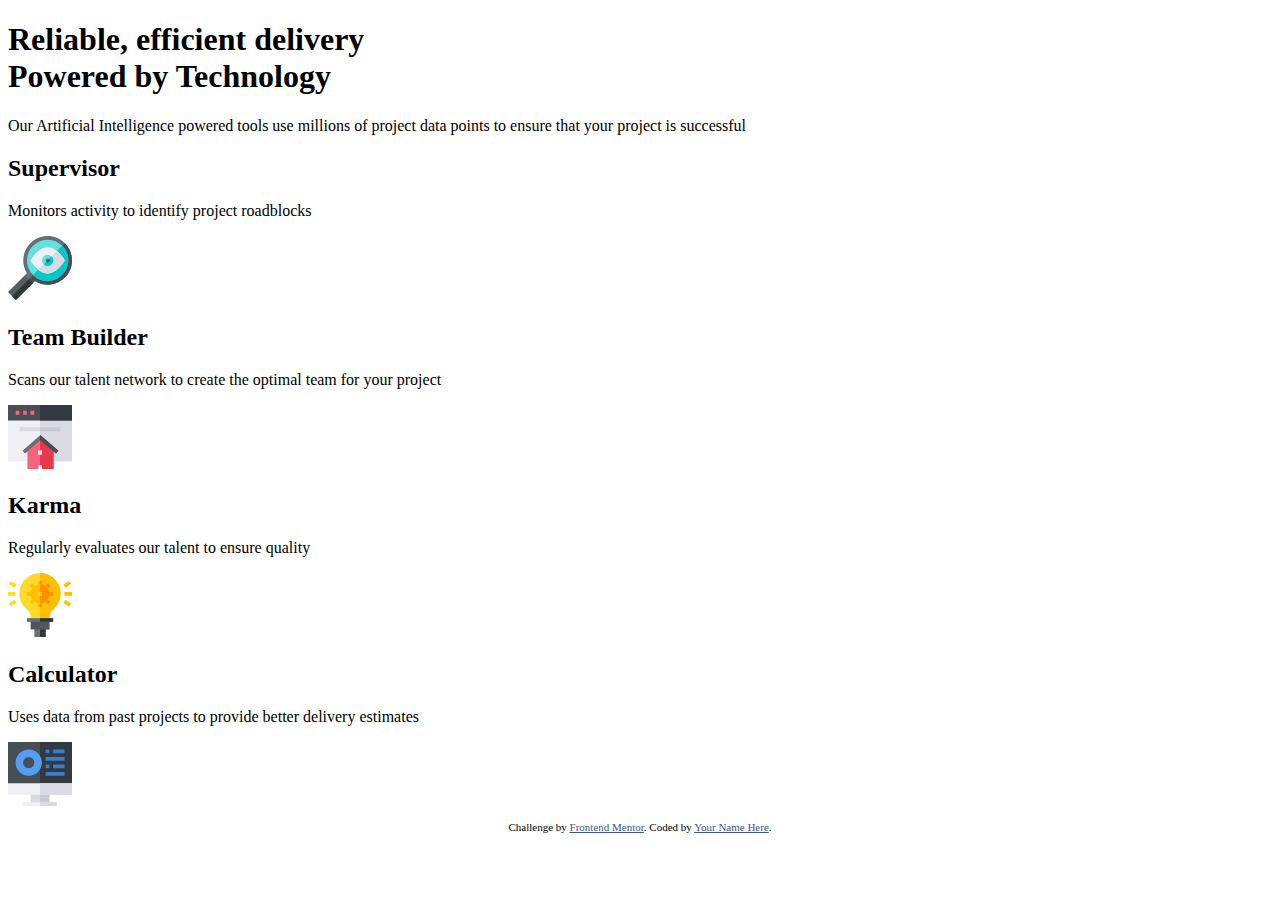
==== four-card-feature-section-master/index.html @ 9cb4bdf3 "First commit" ====
<!DOCTYPE html>
<html lang="en">
  <head>
    <meta charset="UTF-8" />
    <meta name="viewport" content="width=device-width, initial-scale=1.0" />
    <!-- displays site properly based on user's device -->

    <link
      rel="icon"
      type="image/png"
      sizes="32x32"
      href="./images/favicon-32x32.png"
    />
    <link rel="preconnect" href="https://fonts.googleapis.com" />
    <link rel="preconnect" href="https://fonts.gstatic.com" crossorigin />
    <link
      href="https://fonts.googleapis.com/css2?family=Poppins:wght@200;400;600&display=swap"
      rel="stylesheet"
    />
    <link rel="stylesheet" href="styles.css" />

    <title>Frontend Mentor | Four card feature section</title>

    <!-- Feel free to remove these styles or customise in your own stylesheet 👝 -->
    <!-- <style>

    </style> -->
  </head>
  <body>
    <main class="container">
      <section class="text-container">
        <h1 class="heading">
          Reliable, efficient delivery <br />
          <strong>Powered by Technology</strong>
        </h1>
        <p class="description">
          Our Artificial Intelligence powered tools use millions of project data
          points to ensure that your project is successful
        </p>
      </section>
      <section class="cards-container">
        <div class="card supervisor">
          <h2 class="card-heading">Supervisor</h2>
          <p class="card-description">
            Monitors activity to identify project roadblocks
          </p>
          <img src="images/icon-supervisor.svg" alt="A blue magnifying glass" />
        </div>
        <div class="card supervisor">
          <h2 class="card-heading">Team Builder</h2>
          <p class="card-description">
            Scans our talent network to create the optimal team for your project
          </p>
          <img src="images/icon-team-builder.svg" alt="A red house icon" />
        </div>
        <div class="card supervisor">
          <h2 class="card-heading">Karma</h2>
          <p class="card-description">
            Regularly evaluates our talent to ensure quality
          </p>
          <img src="images/icon-karma.svg" alt="A yellow bulb icon" />
        </div>
        <div class="card supervisor">
          <h2 class="card-heading">Calculator</h2>
          <p class="card-description">
            Uses data from past projects to provide better delivery estimates
          </p>
          <img src="images/icon-calculator.svg" alt="A PC desktop icon" />
        </div>
      </section>
    </main>

    <footer>
      <p class="attribution">
        Challenge by
        <a href="https://www.frontendmentor.io?ref=challenge" target="_blank"
          >Frontend Mentor</a
        >. Coded by <a href="#">Your Name Here</a>.
      </p>
    </footer>
  </body>
</html>
---- four-card-feature-section-master/styles.css ----
.attribution {
  font-size: 11px;
  text-align: center;
}

.attribution a {
  color: hsl(228, 45%, 44%);
}
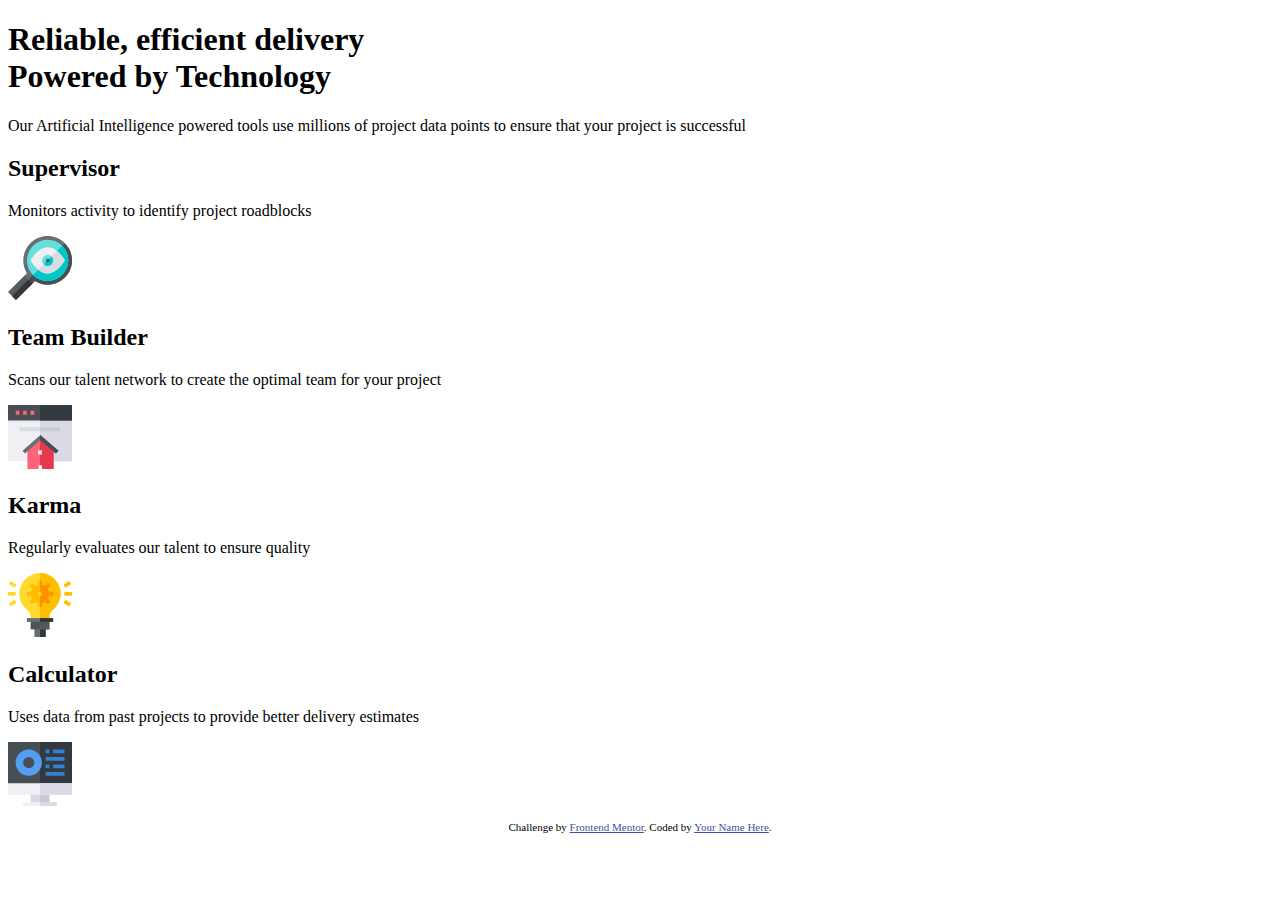
==== commit f235f80e: "Add class name to card icon" ====
--- a/four-card-feature-section-master/index.html
+++ b/four-card-feature-section-master/index.html
@@ -44,28 +44,44 @@
           <p class="card-description">
             Monitors activity to identify project roadblocks
           </p>
-          <img src="images/icon-supervisor.svg" alt="A blue magnifying glass" />
+          <img
+            class="card-icon"
+            src="images/icon-supervisor.svg"
+            alt="A blue magnifying glass"
+          />
         </div>
-        <div class="card supervisor">
+        <div class="card builder">
           <h2 class="card-heading">Team Builder</h2>
           <p class="card-description">
             Scans our talent network to create the optimal team for your project
           </p>
-          <img src="images/icon-team-builder.svg" alt="A red house icon" />
+          <img
+            class="card-icon"
+            src="images/icon-team-builder.svg"
+            alt="A red house icon"
+          />
         </div>
-        <div class="card supervisor">
+        <div class="card karma">
           <h2 class="card-heading">Karma</h2>
           <p class="card-description">
             Regularly evaluates our talent to ensure quality
           </p>
-          <img src="images/icon-karma.svg" alt="A yellow bulb icon" />
+          <img
+            class="card-icon"
+            src="images/icon-karma.svg"
+            alt="A yellow bulb icon"
+          />
         </div>
-        <div class="card supervisor">
+        <div class="card calculator">
           <h2 class="card-heading">Calculator</h2>
           <p class="card-description">
             Uses data from past projects to provide better delivery estimates
           </p>
-          <img src="images/icon-calculator.svg" alt="A PC desktop icon" />
+          <img
+            class="card-icon"
+            src="images/icon-calculator.svg"
+            alt="A PC desktop icon"
+          />
         </div>
       </section>
     </main>
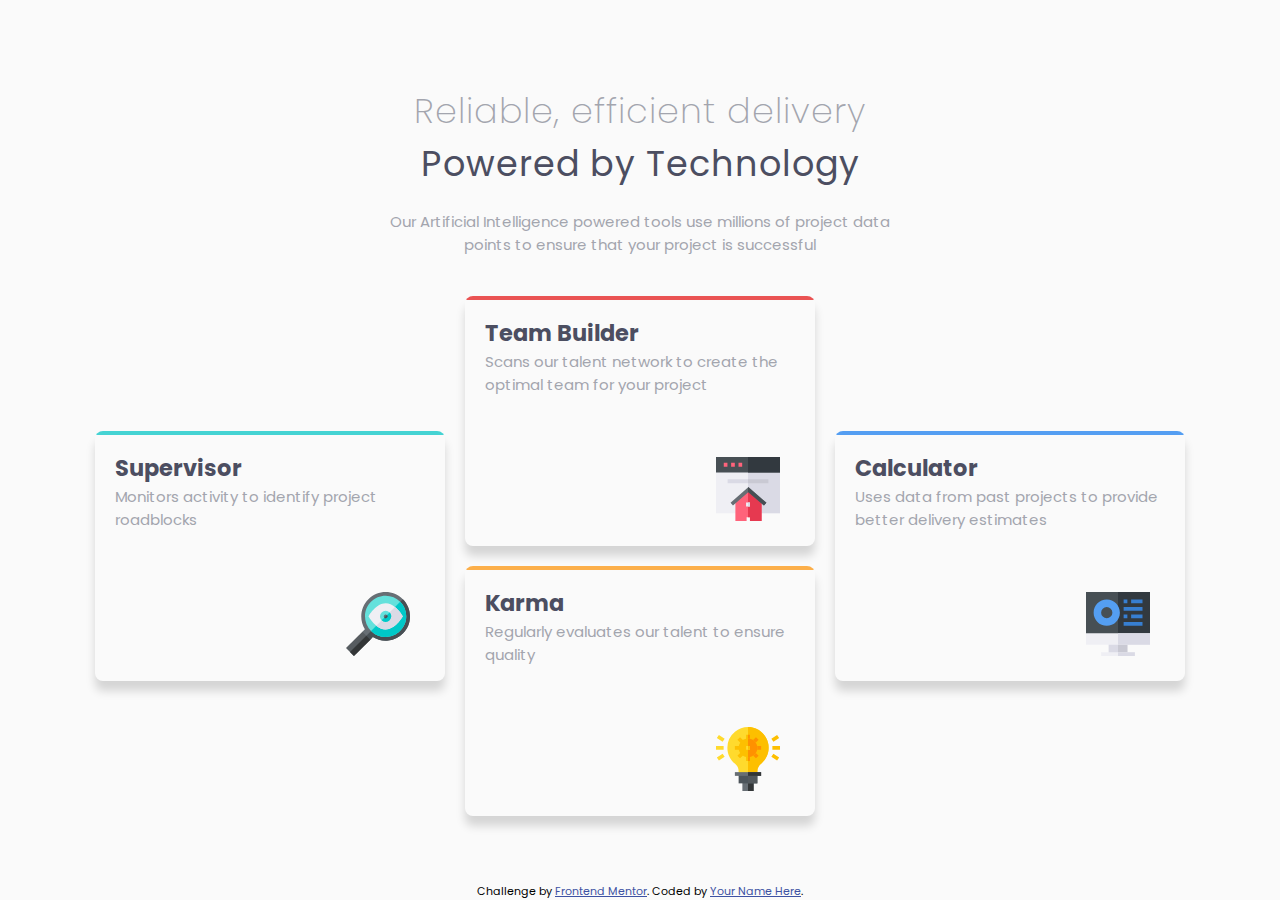
==== commit 5bfd7845: "Add media queries" ====
--- a/four-card-feature-section-master/index.html
+++ b/four-card-feature-section-master/index.html
@@ -18,6 +18,7 @@
       rel="stylesheet"
     />
     <link rel="stylesheet" href="styles.css" />
+    <link rel="stylesheet" href="queries.css" />
 
     <title>Frontend Mentor | Four card feature section</title>
 
--- a/four-card-feature-section-master/styles.css
+++ b/four-card-feature-section-master/styles.css
@@ -1,6 +1,148 @@
+* {
+  padding: 0;
+  margin: 0;
+  box-sizing: border-box;
+}
+
+html {
+  font-size: 62.5%;
+}
+
+body {
+  font-size: 1.5rem;
+  font-family: "Poppins", sans-serif;
+  background-color: hsl(0, 0%, 98%);
+  display: flex;
+  min-height: 100vh;
+  position: relative;
+  padding: 2.5rem 2rem;
+}
+
+.container {
+  margin: auto;
+}
+
+.text-container {
+  text-align: center;
+  max-width: 55rem;
+  margin: 0 auto;
+}
+
+.heading {
+  font-weight: 200;
+  letter-spacing: 1px;
+  margin-bottom: 2rem;
+  color: hsl(229, 6%, 66%);
+  font-size: 3.5rem;
+}
+
+.heading strong {
+  color: hsl(234, 12%, 34%);
+}
+
+.description {
+  color: hsl(229, 6%, 66%);
+  margin-bottom: 4rem;
+}
+
+.cards-container {
+  display: grid;
+  grid-template-columns: repeat(3, 1fr);
+  grid-template-rows: repeat(4, 1fr);
+  gap: 2rem;
+}
+
+.card {
+  box-shadow: 0 1rem 1rem rgba(0, 0, 0, 0.15);
+  border-radius: 8px;
+  max-width: 35rem;
+  min-height: 25rem;
+  padding: 2rem 2rem;
+  position: relative;
+  overflow: hidden;
+}
+
+.card-heading {
+  color: hsl(234, 12%, 34%);
+}
+
+.card-description {
+  color: hsl(229, 6%, 66%);
+}
+
+.card-icon {
+  position: absolute;
+  right: 10%;
+  bottom: 10%;
+}
+
+.supervisor {
+  grid-column: 1;
+  grid-row: 2 / span 2;
+}
+
+.supervisor:before {
+  content: "";
+  position: absolute;
+  top: 0;
+  left: 0;
+  right: 0;
+  border-top: 4px solid hsl(180, 62%, 55%);
+  z-index: 1;
+}
+
+.builder {
+  grid-column: 2;
+  grid-row: 1 / span 2;
+}
+
+.builder:before {
+  content: "";
+  position: absolute;
+  top: 0;
+  left: 0;
+  right: 0;
+  border-top: 4px solid hsl(0, 78%, 62%);
+  z-index: 1;
+}
+
+.karma {
+  grid-column: 2;
+  grid-row: 3 / span 2;
+}
+
+.karma:before {
+  content: "";
+  position: absolute;
+  top: 0;
+  left: 0;
+  right: 0;
+  border-top: 4px solid hsl(34, 97%, 64%);
+  z-index: 1;
+}
+
+.calculator {
+  grid-column: 3;
+  grid-row: 2 / span 2;
+}
+
+.calculator:before {
+  content: "";
+  position: absolute;
+  top: 0;
+  left: 0;
+  right: 0;
+  border-top: 4px solid hsl(212, 86%, 64%);
+  z-index: 1;
+}
+
 .attribution {
   font-size: 11px;
   text-align: center;
+  position: absolute;
+  left: 50%;
+  bottom: 0;
+  transform: translate(-50%, 0);
 }
 
 .attribution a {
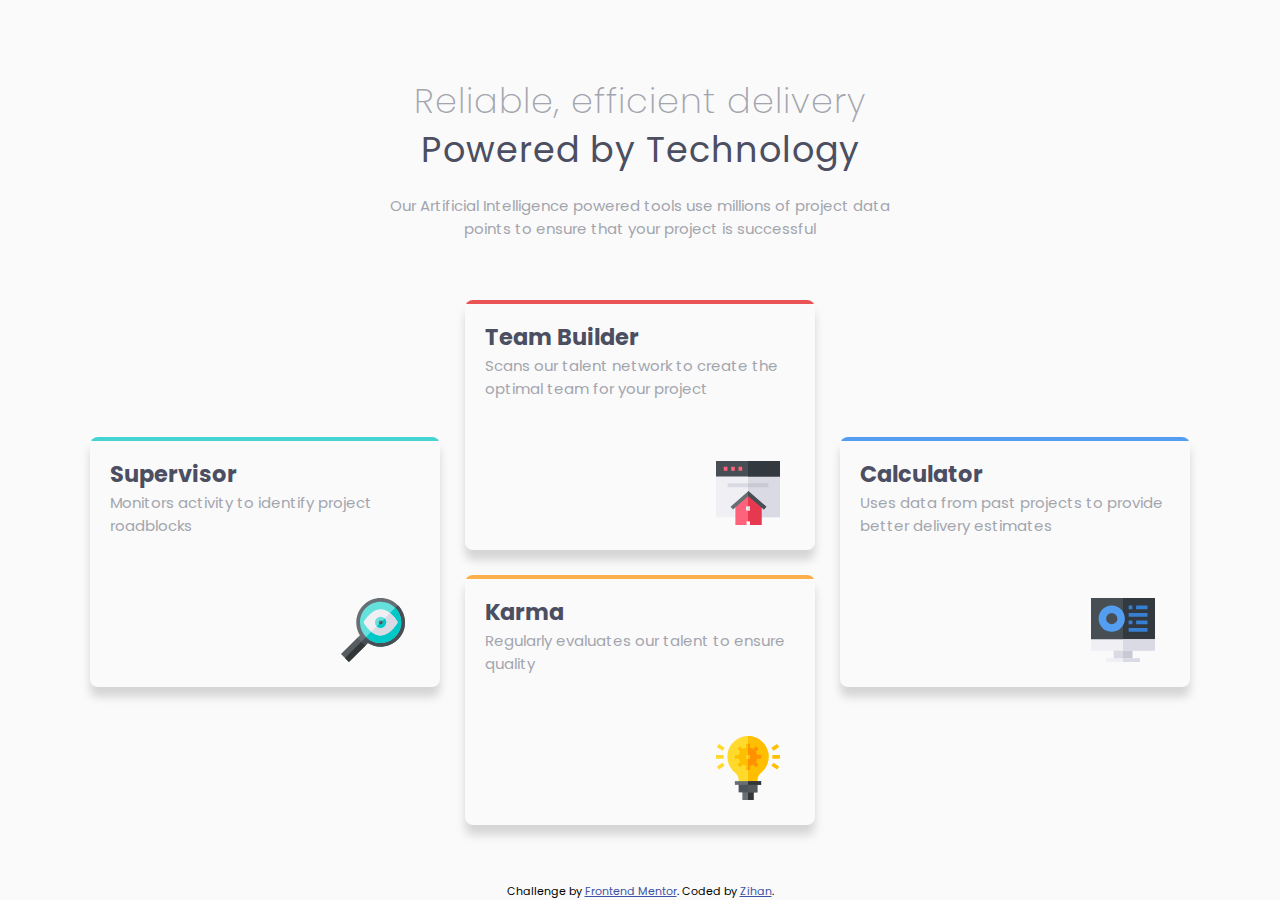
==== commit 71a94c0a: "Update footer" ====
--- a/four-card-feature-section-master/index.html
+++ b/four-card-feature-section-master/index.html
@@ -92,7 +92,7 @@
         Challenge by
         <a href="https://www.frontendmentor.io?ref=challenge" target="_blank"
           >Frontend Mentor</a
-        >. Coded by <a href="#">Your Name Here</a>.
+        >. Coded by <a href="https://github.com/zhao-zihan">Zihan</a>.
       </p>
     </footer>
   </body>
--- a/four-card-feature-section-master/styles.css
+++ b/four-card-feature-section-master/styles.css
@@ -34,6 +34,7 @@
   margin-bottom: 2rem;
   color: hsl(229, 6%, 66%);
   font-size: 3.5rem;
+  line-height: 1.4;
 }
 
 .heading strong {
@@ -42,14 +43,14 @@
 
 .description {
   color: hsl(229, 6%, 66%);
-  margin-bottom: 4rem;
+  margin-bottom: 6rem;
 }
 
 .cards-container {
   display: grid;
   grid-template-columns: repeat(3, 1fr);
   grid-template-rows: repeat(4, 1fr);
-  gap: 2rem;
+  gap: 2.5rem;
 }
 
 .card {
@@ -68,6 +69,7 @@
 
 .card-description {
   color: hsl(229, 6%, 66%);
+  font-weight: 400;
 }
 
 .card-icon {
--- a/four-card-feature-section-master/queries.css
+++ b/four-card-feature-section-master/queries.css
@@ -0,0 +1,63 @@
+@media (max-width: 42em) {
+  .text-container {
+    max-width: 30rem;
+    margin: 0 auto;
+    text-align: justify;
+  }
+
+  .heading {
+    font-size: 2.4rem;
+    letter-spacing: 0;
+    text-align: center;
+    margin-bottom: 1rem;
+    line-height: 1.2;
+  }
+
+  .heading strong {
+    font-weight: 400;
+  }
+
+  .description {
+    font-weight: 200;
+    margin-bottom: 6rem;
+    font-size: 1.4rem;
+  }
+
+  .card-heading {
+    font-size: 2rem;
+    font-weight: 400;
+  }
+
+  .cards-container {
+    grid-template-columns: 1fr;
+    max-width: 30rem;
+    justify-items: center;
+    margin: 0 auto;
+    margin-bottom: 4rem;
+  }
+
+  .card-description {
+    font-weight: 200;
+    font-size: 1.4rem;
+  }
+
+  .supervisor {
+    grid-row: 1;
+    grid-column: 1;
+  }
+
+  .builder {
+    grid-row: 2;
+    grid-column: auto;
+  }
+
+  .karma {
+    grid-row: 3;
+    grid-column: auto;
+  }
+
+  .calculator {
+    grid-row: 4;
+    grid-column: auto;
+  }
+}
